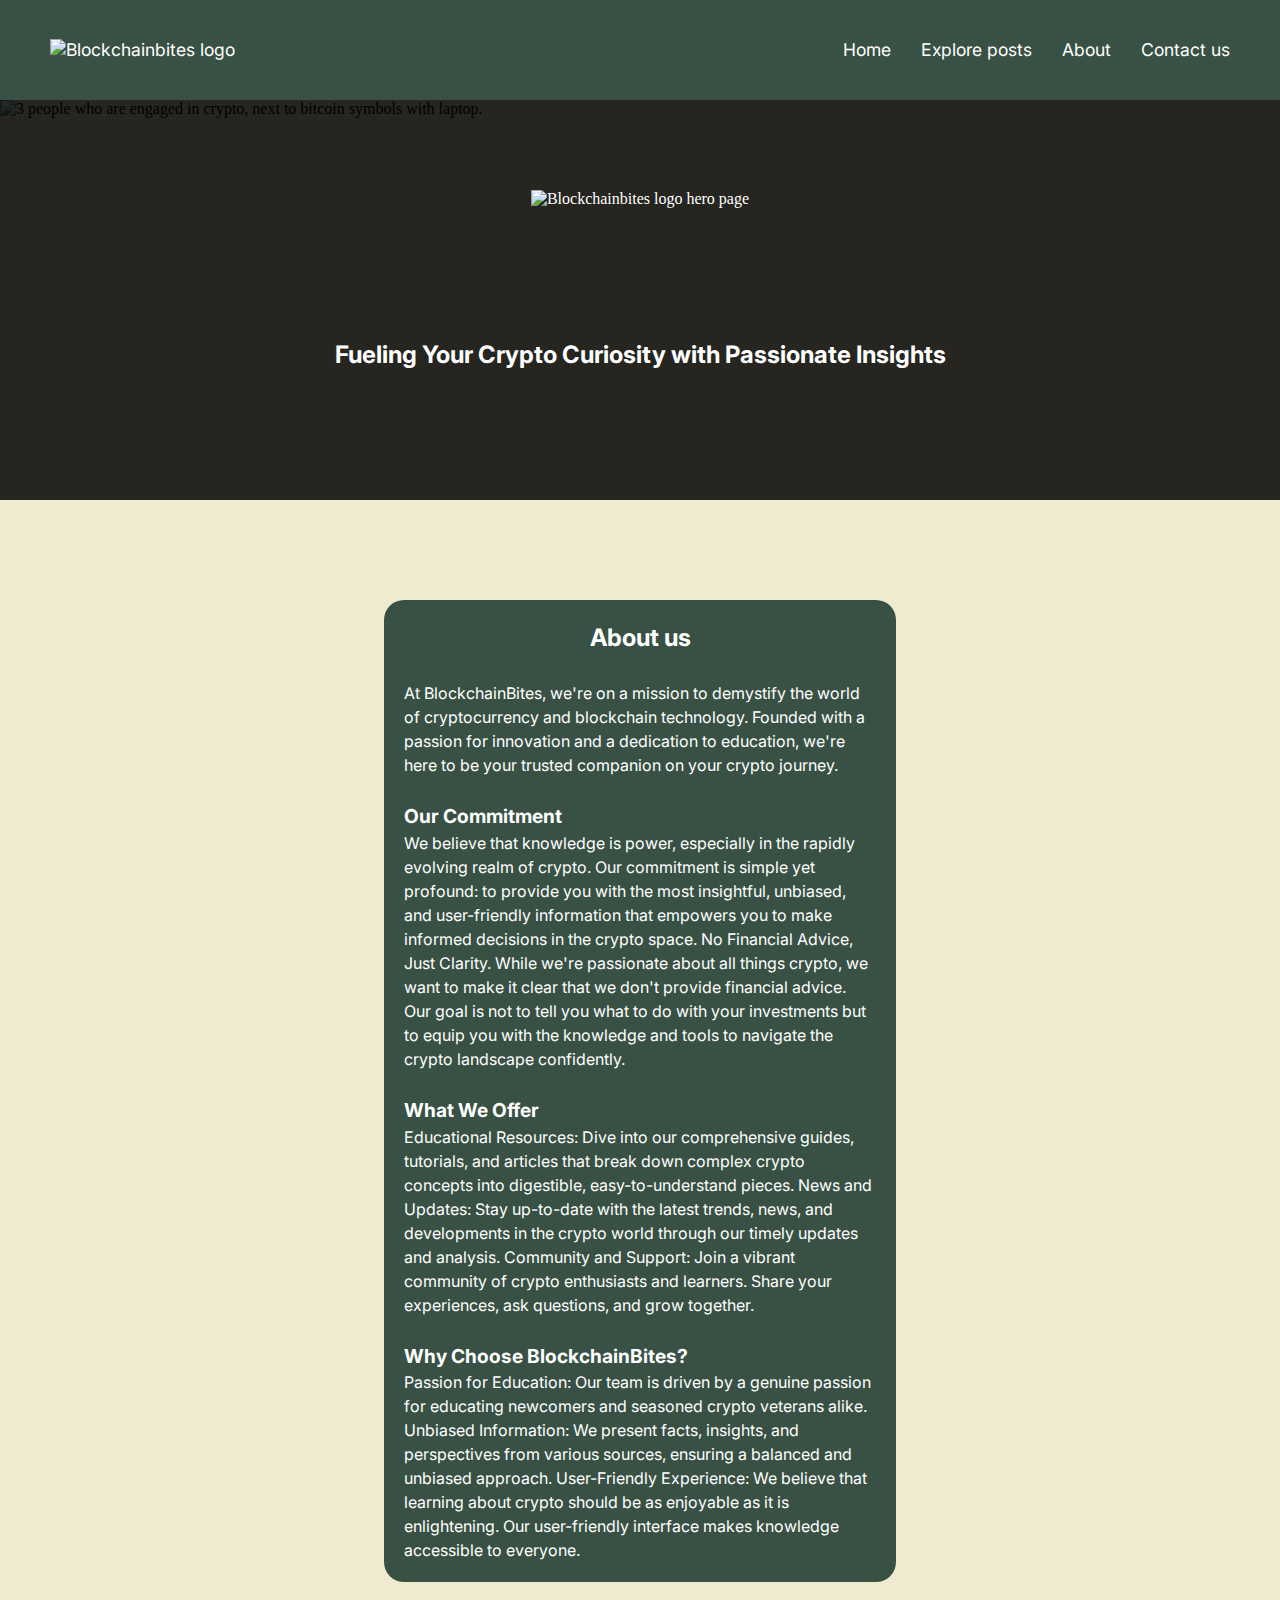
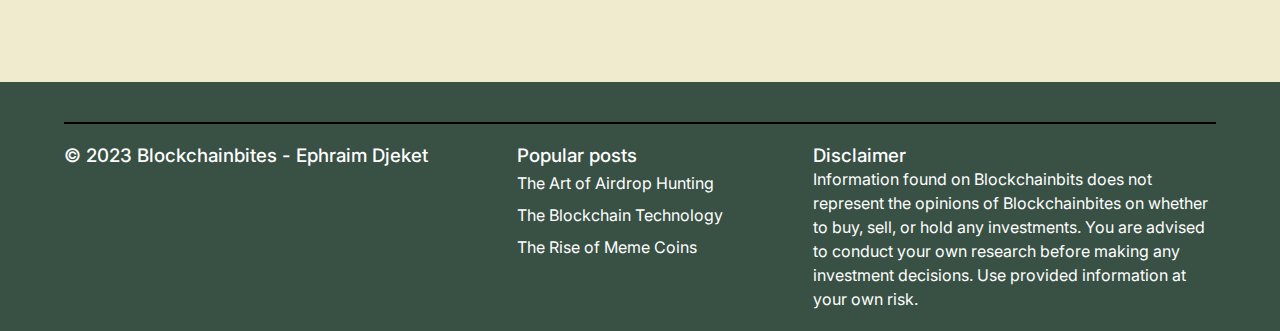
==== about.html @ b93d3a2f "Edited and fixed font size, responsive etc.." ====
<!DOCTYPE html>
<html lang="en">

<head>
    <meta charset="UTF-8">
    <meta name="viewport" content="width=device-width, initial-scale=1.0">
    <title>Blockchainbites | Home</title>
    <link href="style.css" rel="stylesheet">
    <link rel="preconnect" href="https://fonts.googleapis.com">
    <link rel="preconnect" href="https://fonts.gstatic.com" crossorigin>
    <link
        href="https://fonts.googleapis.com/css2?family=Inter:wght@400;500;700&family=Libre+Baskerville&family=Poppins:wght@500&display=swap"
        rel="stylesheet">
    <script src="https://kit.fontawesome.com/12c76f5aa4.js" crossorigin="anonymous"></script>
    <script src="js/hamburger.js" defer></script>
</head>

<body>
    <header>
        <nav class="nav-bar">
            <div class="logo">
                <a href="index.html"><img src="images/logo-blockchainbites.png" alt="Blockchainbites logo"></a>
            </div>
            <ul class="nav-menu">
                <li class="nav-item"><a href="index.html" class="nav-link">Home</a></li>
                <li class="nav-item"><a href="blog-posts.html" class="nav-link">Explore posts</a></li>
                <li class="nav-item"><a href="about.html" class="nav-link">About</a></li>
                <li class="nav-item"><a href="contact.html" class="nav-link">Contact us</a></li>
            </ul>
            <div class="hamburger">
                <span class="bar"></span>
                <span class="bar"></span>
                <span class="bar"></span>
            </div>
        </nav>
    </header>
    <main>
        <section class="hero-top-about">
            <img class="bg-img" src="images/0_0 (11).png"
                alt="3 people who are engaged in crypto, next to bitcoin symbols with laptop.">
            <div class="overlay2"></div>
            <div class="text-section-about">
                <img class="about-logo" src="images/blockchainbites.png" alt="Blockchainbites logo hero page">
                <h1 class="about-title">Fueling Your Crypto Curiosity with Passionate Insights</h1>
            </div>
            <section class="width40-about">
                <div class="about-us-box">
                    <h2>About us</h2>
                    <p>At BlockchainBites, we're on a mission to demystify the world of cryptocurrency and blockchain
                        technology. Founded with a passion for innovation and a dedication to education, we're here to
                        be your trusted companion on your crypto journey.
                    <p>

                    <h3>Our Commitment</h3>
                    <p>We believe that knowledge is power, especially in the rapidly evolving realm of crypto. Our
                        commitment is simple yet profound: to provide you with the most insightful, unbiased, and
                        user-friendly information that empowers you to make informed decisions in the crypto space.
                        No Financial Advice, Just Clarity.
                        While we're passionate about all things crypto, we want to make it clear that we don't provide
                        financial advice. Our goal is not to tell you what to do with your investments but to equip you
                        with the knowledge and tools to navigate the crypto landscape confidently.
                    <p>

                    <h3>What We Offer</h3>
                    <p>Educational Resources: Dive into our comprehensive guides, tutorials, and articles that break
                        down complex crypto concepts into digestible, easy-to-understand pieces.
                        News and Updates: Stay up-to-date with the latest trends, news, and developments in the crypto
                        world through our timely updates and analysis.
                        Community and Support: Join a vibrant community of crypto enthusiasts and learners. Share your
                        experiences, ask questions, and grow together.</p>

                    <h3>Why Choose BlockchainBites?</h3>
                    <p>Passion for Education: Our team is driven by a genuine passion for educating newcomers and
                        seasoned crypto veterans alike.
                        Unbiased Information: We present facts, insights, and perspectives from various sources,
                        ensuring a balanced and unbiased approach.
                        User-Friendly Experience: We believe that learning about crypto should be as enjoyable as it is
                        enlightening. Our user-friendly interface makes knowledge accessible to everyone.</p>
                </div>
            </section>
    </main>
    <footer class="footer-bg">
        <section class="footer-part">
            <div class="footer-content">
                <span class="footer-line"></span>
                <div class="footer-content-text">
                    <div class="footer-content-text1">
                        <h3 class="h3-footer padding-b">© 2023 Blockchainbites - Ephraim Djeket</h3>
                        <a href="https://www.instagram.com/" target="blank_"><span class="hidden-link">hehe</span><i
                                class="fa-brands fa-instagram"></i></a>
                        <a href="https://twitter.com/Dertzey_" target="blank_"><span class="hidden-link">hehe</span><i
                                class="fa-brands fa-x-twitter"></i></a>
                        <a href="https://api.whatsapp.com/send?phone=4791195852" target="blank_"><span
                                class="hidden-link">hehe</span><i class="fa-brands fa-whatsapp"></i></a>
                    </div>
                    <div class="footer-content-text2">
                        <h3 class="h3-footer">Popular posts</h3>
                        <a href="#">
                            <p class="p-footer">The Art of Airdrop Hunting</p>
                        </a>
                        <a href="#">
                            <p class="p-footer">The Blockchain Technology</p>
                        </a>
                        <a href="#">
                            <p class="p-footer">The Rise of Meme Coins</p>
                        </a>
                    </div>
                    <div class="footer-content-text3">
                        <h3 class="h3-footer">Disclaimer</h3>
                        <p class="p-footer">Information found on Blockchainbits does not represent the
                            opinions of Blockchainbites on whether to buy, sell, or hold any investments. You are
                            advised to conduct your own research before making any investment decisions. Use provided
                            information at your own risk.</p>
                    </div>
                </div>

        </section>
    </footer>
</body>

</html>
---- style.css ----
/*Universal*/

:root {
  --brand-base: #395144;
  --brand-btn: #4e6c50;
  --body-bg: #f0ebce;
  --header-txt: white;
  --post-bg: #eaeaea;
  --btnclr: #4e6c50;
}

* {
  margin: 0;
  padding: 0;
  box-sizing: border-box;
}

h1,
h2,
h3,
p,
a,
.blog-specific-container {
  font-family: "Inter", sans-serif;
}

body {
  background-color: var(--body-bg);
}

a {
  color: white;
  text-decoration: none;
}

header {
  position: sticky;
  z-index: 999;
  top: 0;
}

.nav-bar {
  display: flex;
  justify-content: space-between;
  padding: 0 24px;
  align-items: center;
  height: 100px;
  max-width: 100%;
  background-color: var(--brand-base);
}

.logo img {
  height: 30px;
}

.nav-menu {
  display: flex;
  justify-content: space-between;
  gap: 30px;
  list-style: none;
}

.nav-link {
  transition: 0.7 ease;
}

.nav-link:hover {
  color: var(--body-bg);
}

.footer-content {
  padding-top: 20px;
}

/* Universal hero content*/

.bg-img {
  z-index: -2;
  position: relative;
  object-fit: cover;
  width: 100%;
}

.overlay {
  z-index: -1;
  position: absolute;
  top: 0;
  width: 100%;
  background: #4e6c50c7;
}

.text-section {
  padding-top: 50px;
  position: absolute;
  text-align: center;
  left: 12.5%;
  right: 12.5%;
  color: var(--header-txt);
}

/* Universal main content*/

.main-content {
  padding: 50px 0;
}

.main-content,
.carousel {
  gap: 10px;
  width: 70%;
  margin: auto;
  align-items: center;
}

.carousel {
  display: flex;
  flex-direction: row;
  align-items: center;
}

.carousel-title {
  text-align: center;
}

.hero-post-cards {
  display: flex;
  flex-direction: column;
  justify-content: space-between;
  align-items: center;
  color: black;
  text-align: center;
}

.hero-post-content-title {
  display: flex;
  justify-content: space-around;
  align-items: center;
  background-color: var(--post-bg);
  width: 100%;
  padding: 20px 0;
  font-size: 0.6rem;
}

/* Universal blog post*/

.blog-post-cards {
  display: grid;
  gap: 80px;
}

.blog-post-content {
  display: flex;
  align-items: center;
  flex-direction: column;
  justify-content: space-around;
  padding: 0 10px;
  font-size: 1rem;
  color: black;
}

.blog-post-content {
  gap: 8px;
}

.blog-post-cards {
  grid-template-columns: repeat(auto-fill, minmax(320px, 1fr));
}

/* Universal about us */

.hero-top-about {
  display: flex;
  flex-direction: column;
  align-items: center;
}

.about-us-box {
  background-color: var(--brand-base);
  border-radius: 20px;
  text-align: left;
  padding: 20px;
  line-height: 1.5;
  color: white;
}

.width40-about {
  display: flex;
  align-items: center;
  justify-items: center;
  padding: 30px 0;
  margin: auto;
  padding: 100px 0;
}

.width90 {
  display: flex;
  flex-direction: column;
  align-items: center;
  margin: auto;
}

.text-section-about {
  position: absolute;
  display: flex;
  flex-direction: column;
  align-items: center;
  color: white;
  padding-top: 90px;
}

/* Universal contact us*/

.hero-top,
.hero-top-contact {
  display: flex;
  flex-direction: column;
  align-items: center;
  background-color: rgba(0, 0, 0, 0.205);
}

.form-content {
  padding: 40px 0;
}

/* Hide stuff */

.hidden-link {
  display: none;
}

.hamburger {
  display: none;
  cursor: pointer;
}

.hide-btn {
  display: none;
}

/* Mobile GLOBAL */

@media (max-width: 48em) {
  /* Hero page mobile */

  .hamburger {
    display: block;
  }

  .nav-menu {
    z-index: 1;
    position: fixed;
    top: 0;
    flex-direction: column;
    top: 100px;
    right: -100%;
    gap: 0;
    background-color: var(--brand-base);
    text-align: center;
    padding: 20px 20px;
    transition: 0.3s;
  }

  .nav-item {
    margin: 16px 0;
  }

  .nav-menu.active {
    right: 0;
  }

  .bar {
    display: block;
    width: 25px;
    height: 3px;
    margin: 5px auto;
    --webkit-transition: all 0.3s ease-in-out;
    background-color: white;
  }

  .overlay {
    height: 350px;
  }

  .bg-img {
    height: 250px;
  }

  .main-content {
    padding-top: 20px;
  }

  .main-content {
    display: flex;
    flex-direction: column;
  }

  .main-content-title,
  .carousel-title {
    font-size: 1.1rem;
  }

  .main-content-desc {
    padding: 20px 0;
  }

  .main-row {
    display: flex;
    flex-direction: column;
    align-items: top;
  }

  .main-content-img {
    width: 70%;
    margin: auto;
  }

  .carousel {
    padding: 30px 0;
  }

  .carousel-title {
    padding-top: 20px;
  }

  .hero-post-cards {
    font-size: 0.2rem;
  }

  .hero-postcard-img {
    width: 100%;
    object-fit: contain;
  }

  /*Footer content*/

  footer {
    background-color: var(--brand-base);
    color: white;
  }

  .footer-content {
    width: 90%;
    margin: auto;
  }

  .footer-logo {
    display: flex;
    padding-top: 10px;
    margin: auto;
    height: 40px;
  }

  .footer-line {
    border: 1px solid black;
    display: flex;
    flex-direction: row;
    width: 100%;
    margin: 20px auto;
  }

  .footer-content-text,
  .footer-content-text3 {
    padding-bottom: 20px;
  }

  .footer-content-text {
    display: flex;
    flex-direction: column;
    justify-content: space-around;
    gap: 30px;
  }

  .footer-content-text1 {
    text-align: left;
  }

  .footer-content-text2 {
    text-align: left;
    line-height: 1.5;
  }

  .h3-footer {
    font-size: 1rem;
    font-weight: 500;
  }

  .p-footer {
    font-size: 0.8rem;
  }

  .fa-brands {
    padding-top: 10px;
    font-size: 0.8rem;
  }

  /* Blog post page */

  .width90 {
    padding: 30px 0;
    width: 90%;
  }

  .blog-postcard-img {
    object-fit: cover;
    width: 100%;
  }

  .blog-post-content-text {
    display: flex;
    flex-direction: column;
    width: 50%;
    font-size: 0.8rem;
  }

  .read-more-btn {
    background-color: var(--btnclr);
    height: 30px;
    width: 90px;
    border-radius: 20px;
    display: flex;
    justify-content: space-around;
    align-items: center;
  }

  .read-more-btn a {
    font-size: 0.5rem;
    display: flex;
    justify-content: space-around;
    align-items: center;
  }

  /* Blog specific page */

  .blog-specific-container {
    display: flex;
    flex-direction: column;
    text-align: center;
  }

  .blog-specific-img {
    margin: auto;
    width: 70%;
    padding-bottom: 20px;
  }

  .blog-specific-title {
    font-size: 1.5rem;
  }

  .blog-specific-text {
    font-size: 1.3rem;
    text-align: left;
    padding: 20px 0;
  }

  /* About page */

  .overlay2 {
    z-index: -1;
    position: absolute;
    top: 0;
    width: 100%;
    height: 350px;
    background: rgba(0, 0, 0, 0.842);
  }

  .about-logo {
    height: 100px;
  }

  .about-title {
    font-size: 1.1rem;
    padding-bottom: 10px;
  }

  .about-us-box h2 {
    text-align: center;
    padding-bottom: 25px;
  }

  .about-us-box h3 {
    padding-top: 25px;
    font-size: 1rem;
  }

  .width40-about {
    width: 70%;
  }

  /* Contact us page */

  .text-section-contact {
    position: absolute;
    text-align: center;
    top: 30%;
    left: 12.5%;
    right: 12.5%;
    padding: 0 20px;
    color: var(--header-txt);
  }

  .form-container {
    display: flex;
    flex-direction: column;
    justify-content: space-around;
    height: 400px;
    width: 330px;
    background-color: var(--brand-base);
    border-radius: 20px;
    margin: auto;
    text-align: center;
    color: white;
    font-family: "Inter", sans-serif;
  }

  .form-group {
    display: flex;
    flex-direction: column;
    text-align: left;
    padding: 5px 40px;
  }

  .form-group input {
    font-size: 1.4rem;
  }

  .form-group textarea {
    font-size: 2.5rem;
  }
}

/* Desktop GLOBAL */

@media (min-width: 48em) {
  /* Home page desktop*/

  .logo img {
    height: 35px;
  }

  .nav-bar {
    padding: 0 50px;
    font-size: 1.1rem;
    font-weight: 400;
  }

  .nav-bar li a:hover {
    padding: 5px 0;
    border-bottom: 1px solid var(--body-bg);
    transition: 0s;
  }

  /* Main content desktop*/

  .text-section h1,
  .main-content h2 {
    font-size: 1.5rem;
  }

  .text-section p {
    font-size: 1.2rem;
    padding: 0 200px;
  }
  .main-content {
    padding-top: 50px;
  }

  .main-content p {
    font-size: 1.2rem;
    line-height: 1.2;
  }

  .main-content h2 {
    display: flex;
    justify-content: flex-start;
    padding-bottom: 20px;
  }

  .overlay {
    height: 500px;
  }

  .bg-img {
    width: 50%;
  }

  .hero-postcard-img {
    width: 100%;
    object-fit: contain;
  }

  .main-content-img {
    height: 300px;
    object-fit: scale-down;
    margin: auto;
  }

  .main-row {
    display: flex;
    flex-direction: row;
    align-items: top;
    gap: 30px;
  }

  .main-row p {
    font-size: 1.4rem;
    text-align: left;
  }

  .carousel {
    padding: 40px 0;
  }

  .carousel-title {
    padding-top: 40px;
    font-size: 1.5rem;
  }

  .hero-post-content-title,
  .hero-postcard-img {
    width: 60%;
  }

  .hero-postcard-img {
    object-fit: contain;
  }

  /* Blog post desktop */

  .blog-specific-container {
    font-size: 1rem;
    line-height: 1.5;
  }

  .width90 {
    gap: 40px;
    padding: 30px 0;
    width: 90%;
  }

  .blog-postcard-img {
    object-fit: contain;
    width: 100%;
  }

  .read-more-btn {
    background-color: var(--btnclr);
    height: 30px;
    width: 90px;
    border-radius: 20px;
    display: flex;
    justify-content: space-around;
    align-items: center;
    font-size: 0.8rem;
  }

  .read-more-btn:hover {
    transition: 0.3s;
    background-color: #5f8370;
  }

  /* About page desktop */

  .text-section {
    display: flex;
    flex-direction: column;
    padding: 100px 20px;
    background-color: rgba(0, 0, 0, 0);
  }

  .bg-img {
    width: 100%;
    height: 400px;
    object-position: center 35%;
    object-fit: cover;
  }

  .overlay2 {
    z-index: -1;
    position: absolute;
    top: 0;
    width: 100%;
    height: 500px;
    background: rgba(0, 0, 0, 0.842);
  }

  .about-logo {
    align-items: center;
    height: 150px;
  }

  .about-title {
    font-size: 1.5rem;
    padding-bottom: 10px;
  }

  .about-us-box h2 {
    text-align: center;
    padding-bottom: 25px;
  }

  .about-title p {
    font-size: 1.2rem;
  }

  .about-us-box h3 {
    padding-top: 25px;
    font-size: 1.2rem;
  }

  .width40-about {
    width: 40%;
  }

  /*Contact us desktop*/

  .text-section-contact {
    position: absolute;
    text-align: center;
    top: 30%;
    left: 12.5%;
    right: 12.5%;
    padding: 0 20px;
    color: var(--header-txt);
  }

  .form-container label {
    font-size: 1.2rem;
  }

  .form-container {
    display: flex;
    flex-direction: column;
    justify-content: space-around;
    height: 450px;
    width: 380px;
    background-color: var(--brand-base);
    border-radius: 20px;
    margin: auto;
    text-align: center;
    color: white;
    font-family: "Inter", sans-serif;
  }

  .form-group {
    display: flex;
    flex-direction: column;
    text-align: left;
    padding: 5px 40px;
  }

  .form-group input {
    font-size: 1.6rem;
  }

  .form-group textarea {
    font-size: 2.5rem;
  }

  /*Footer content desktop*/

  footer {
    background-color: var(--brand-base);
    color: white;
  }

  .footer-content {
    width: 90%;
    margin: auto;
  }

  .footer-logo {
    display: flex;
    padding-top: 10px;
    margin: auto;
    height: 60px;
  }

  .footer-line {
    border: 1px solid black;
    display: flex;
    flex-direction: row;
    width: 100%;
    margin: 20px auto;
  }

  .footer-content-text {
    display: flex;
    flex-wrap: wrap;
    flex-direction: row;
    justify-content: space-between;
    padding-bottom: 20px;
  }

  .footer-content-text1 {
    text-align: left;
  }

  .footer-content-text2 {
    text-align: left;
  }

  .footer-content-text2 p {
    line-height: 2;
    cursor: pointer;
  }

  .footer-content-text2 p:hover {
    color: var(--body-bg);
  }

  .footer-content-text3 {
    text-align: left;
    width: 35%;
  }

  .h3-footer {
    font-weight: 500;
  }

  .p-footer {
    line-height: 1.5;
  }

  .fa-brands {
    padding-top: 10px;
    padding-right: 15px;
  }
}
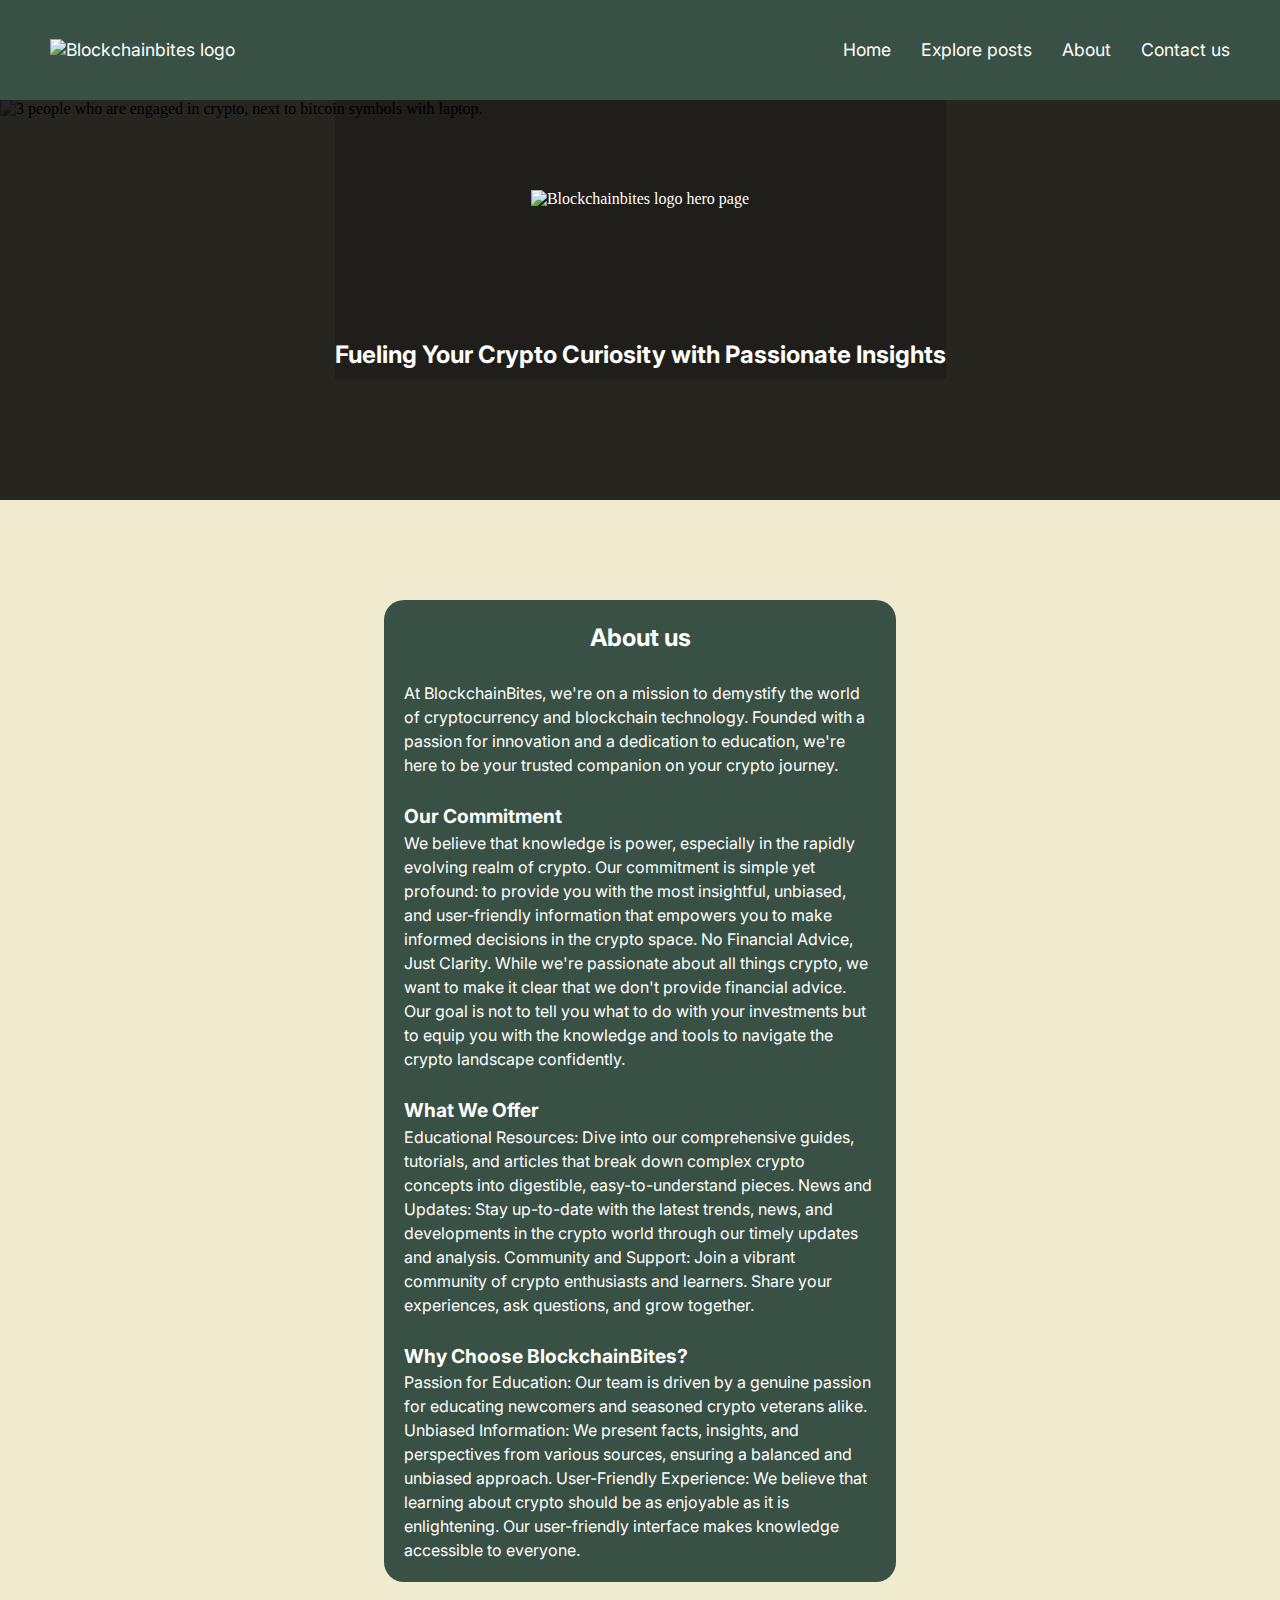
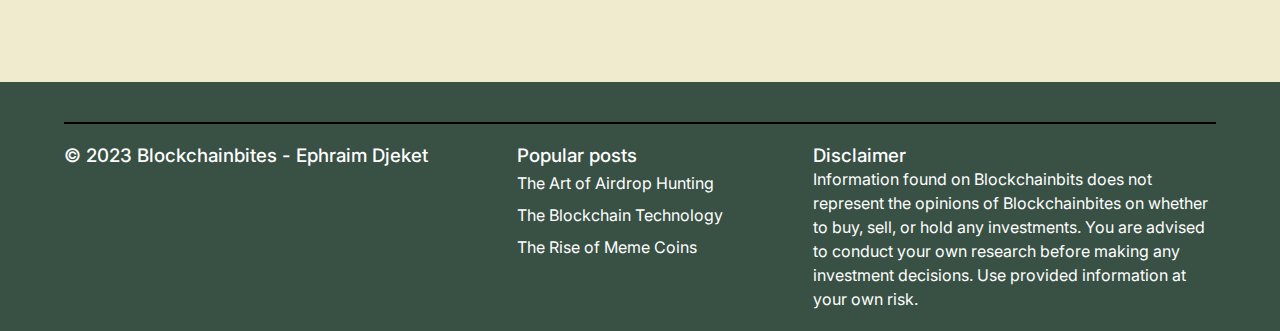
==== commit 0f03483f: "Minor change" ====
--- a/about.html
+++ b/about.html
@@ -4,7 +4,7 @@
 <head>
     <meta charset="UTF-8">
     <meta name="viewport" content="width=device-width, initial-scale=1.0">
-    <title>Blockchainbites | Home</title>
+    <title>Blockchainbites | About</title>
     <link href="style.css" rel="stylesheet">
     <link rel="preconnect" href="https://fonts.googleapis.com">
     <link rel="preconnect" href="https://fonts.gstatic.com" crossorigin>
@@ -13,6 +13,17 @@
         rel="stylesheet">
     <script src="https://kit.fontawesome.com/12c76f5aa4.js" crossorigin="anonymous"></script>
     <script src="js/hamburger.js" defer></script>
+    <!-- Hotjar Tracking Code for Blockchainbites - About -->
+    <script>
+        (function (h, o, t, j, a, r) {
+            h.hj = h.hj || function () { (h.hj.q = h.hj.q || []).push(arguments) };
+            h._hjSettings = { hjid: 3648168, hjsv: 6 };
+            a = o.getElementsByTagName('head')[0];
+            r = o.createElement('script'); r.async = 1;
+            r.src = t + h._hjSettings.hjid + j + h._hjSettings.hjsv;
+            a.appendChild(r);
+        })(window, document, 'https://static.hotjar.com/c/hotjar-', '.js?sv=');
+    </script>
 </head>
 
 <body>
--- a/style.css
+++ b/style.css
@@ -206,6 +206,7 @@
   align-items: center;
   color: white;
   padding-top: 90px;
+  background-color: rgba(0, 0, 0, 0.185);
 }
 
 /* Universal contact us*/
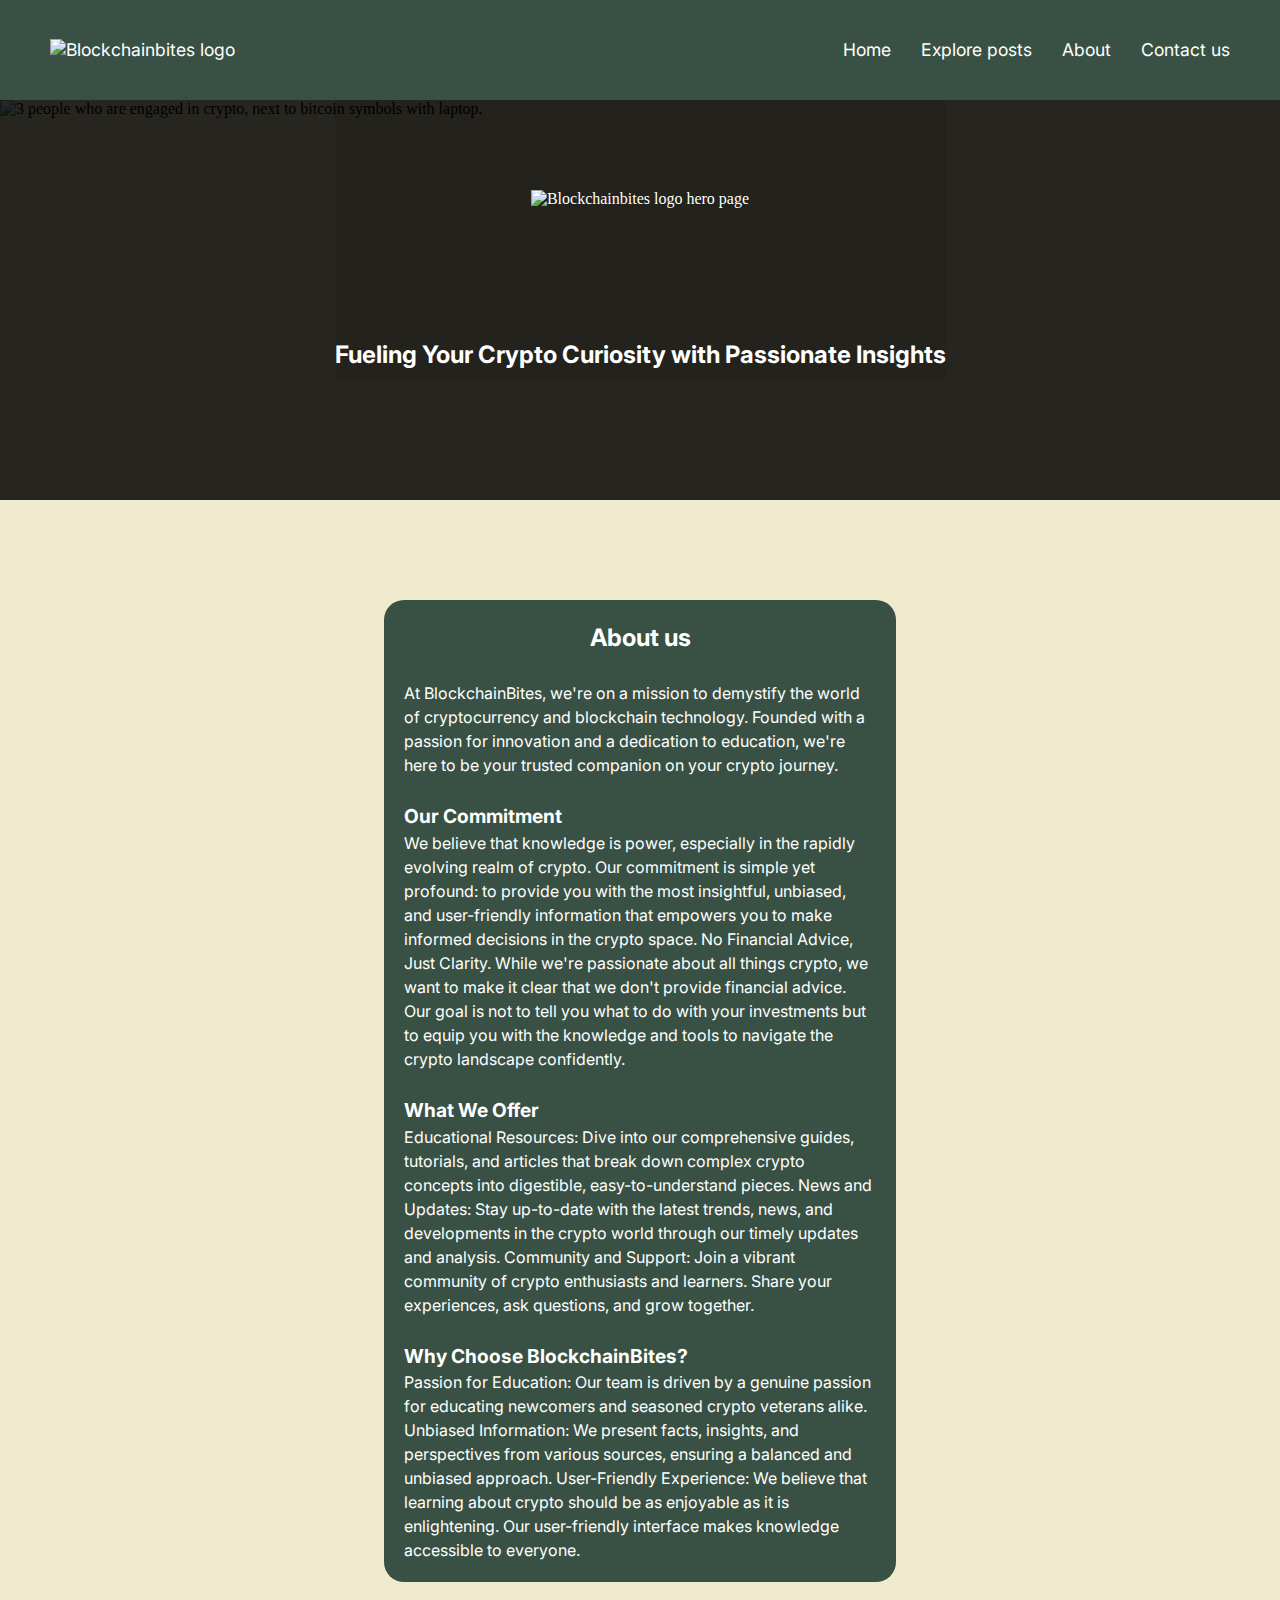
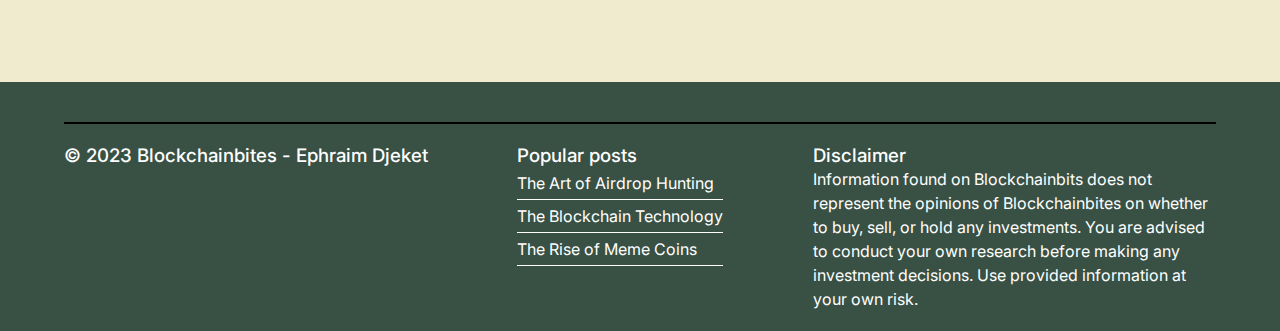
==== commit e3c4751f: "Polished and fixed a few things" ====
--- a/about.html
+++ b/about.html
@@ -1,3 +1,4 @@
+<!-- 👋 Site by Ephraim Djeket -->
 <!DOCTYPE html>
 <html lang="en">
 
@@ -24,6 +25,9 @@
             a.appendChild(r);
         })(window, document, 'https://static.hotjar.com/c/hotjar-', '.js?sv=');
     </script>
+    <link rel="icon" sizes="16x16" href="images/favicon-16x16.png">
+    <link rel="icon" sizes="32x32" href="images/favicon-32x32.png">
+    <link rel="apple-touch-icon" sizes="180x180" href="images/apple-touch-icon.png">
 </head>
 
 <body>
@@ -47,48 +51,49 @@
     </header>
     <main>
         <section class="hero-top-about">
-            <img class="bg-img" src="images/0_0 (11).png"
+            <img class="bg-img" src="images/0_0(11).png"
                 alt="3 people who are engaged in crypto, next to bitcoin symbols with laptop.">
             <div class="overlay2"></div>
             <div class="text-section-about">
                 <img class="about-logo" src="images/blockchainbites.png" alt="Blockchainbites logo hero page">
                 <h1 class="about-title">Fueling Your Crypto Curiosity with Passionate Insights</h1>
             </div>
-            <section class="width40-about">
-                <div class="about-us-box">
-                    <h2>About us</h2>
-                    <p>At BlockchainBites, we're on a mission to demystify the world of cryptocurrency and blockchain
-                        technology. Founded with a passion for innovation and a dedication to education, we're here to
-                        be your trusted companion on your crypto journey.
-                    <p>
+        </section>
+        <section class="width40-about">
+            <div class="about-us-box">
+                <h2>About us</h2>
+                <p>At BlockchainBites, we're on a mission to demystify the world of cryptocurrency and blockchain
+                    technology. Founded with a passion for innovation and a dedication to education, we're here to
+                    be your trusted companion on your crypto journey.
+                <p>
 
-                    <h3>Our Commitment</h3>
-                    <p>We believe that knowledge is power, especially in the rapidly evolving realm of crypto. Our
-                        commitment is simple yet profound: to provide you with the most insightful, unbiased, and
-                        user-friendly information that empowers you to make informed decisions in the crypto space.
-                        No Financial Advice, Just Clarity.
-                        While we're passionate about all things crypto, we want to make it clear that we don't provide
-                        financial advice. Our goal is not to tell you what to do with your investments but to equip you
-                        with the knowledge and tools to navigate the crypto landscape confidently.
-                    <p>
+                <h3>Our Commitment</h3>
+                <p>We believe that knowledge is power, especially in the rapidly evolving realm of crypto. Our
+                    commitment is simple yet profound: to provide you with the most insightful, unbiased, and
+                    user-friendly information that empowers you to make informed decisions in the crypto space.
+                    No Financial Advice, Just Clarity.
+                    While we're passionate about all things crypto, we want to make it clear that we don't provide
+                    financial advice. Our goal is not to tell you what to do with your investments but to equip you
+                    with the knowledge and tools to navigate the crypto landscape confidently.
+                <p>
 
-                    <h3>What We Offer</h3>
-                    <p>Educational Resources: Dive into our comprehensive guides, tutorials, and articles that break
-                        down complex crypto concepts into digestible, easy-to-understand pieces.
-                        News and Updates: Stay up-to-date with the latest trends, news, and developments in the crypto
-                        world through our timely updates and analysis.
-                        Community and Support: Join a vibrant community of crypto enthusiasts and learners. Share your
-                        experiences, ask questions, and grow together.</p>
+                <h3>What We Offer</h3>
+                <p>Educational Resources: Dive into our comprehensive guides, tutorials, and articles that break
+                    down complex crypto concepts into digestible, easy-to-understand pieces.
+                    News and Updates: Stay up-to-date with the latest trends, news, and developments in the crypto
+                    world through our timely updates and analysis.
+                    Community and Support: Join a vibrant community of crypto enthusiasts and learners. Share your
+                    experiences, ask questions, and grow together.</p>
 
-                    <h3>Why Choose BlockchainBites?</h3>
-                    <p>Passion for Education: Our team is driven by a genuine passion for educating newcomers and
-                        seasoned crypto veterans alike.
-                        Unbiased Information: We present facts, insights, and perspectives from various sources,
-                        ensuring a balanced and unbiased approach.
-                        User-Friendly Experience: We believe that learning about crypto should be as enjoyable as it is
-                        enlightening. Our user-friendly interface makes knowledge accessible to everyone.</p>
-                </div>
-            </section>
+                <h3>Why Choose BlockchainBites?</h3>
+                <p>Passion for Education: Our team is driven by a genuine passion for educating newcomers and
+                    seasoned crypto veterans alike.
+                    Unbiased Information: We present facts, insights, and perspectives from various sources,
+                    ensuring a balanced and unbiased approach.
+                    User-Friendly Experience: We believe that learning about crypto should be as enjoyable as it is
+                    enlightening. Our user-friendly interface makes knowledge accessible to everyone.</p>
+            </div>
+        </section>
     </main>
     <footer class="footer-bg">
         <section class="footer-part">
@@ -124,7 +129,7 @@
                             information at your own risk.</p>
                     </div>
                 </div>
-
+            </div>
         </section>
     </footer>
 </body>
--- a/style.css
+++ b/style.css
@@ -33,10 +33,21 @@
   text-decoration: none;
 }
 
+.error-message {
+  color: red;
+  font-size: 0.7rem;
+}
+
 header {
   position: sticky;
   z-index: 999;
   top: 0;
+}
+
+.read-more-btn,
+.load-more-btn {
+  font-size: 1rem;
+  font-family: "Inter", sans-serif;
 }
 
 .nav-bar {
@@ -104,8 +115,7 @@
   padding: 50px 0;
 }
 
-.main-content,
-.carousel {
+.main-content {
   gap: 10px;
   width: 70%;
   margin: auto;
@@ -119,29 +129,86 @@
 }
 
 .carousel-title {
+  padding-top: 40px;
   text-align: center;
 }
 
-.hero-post-cards {
-  display: flex;
+/* Universal carousel */
+
+.wrapper h3 {
+  font-size: 0.7rem;
+}
+
+.card .img img {
+  width: 140px;
+  height: 140px;
+  object-fit: cover;
+}
+
+.arrows {
+  display: flex;
+  justify-content: space-evenly;
+}
+
+.wrapper {
+  max-width: 800px;
+  width: 100%;
+  position: relative;
+  overflow: hidden;
+}
+
+.wrapper i {
+  text-align: center;
+  line-height: 50px;
+  border-radius: 50%;
+  cursor: pointer;
+  font-size: 1.5rem;
+  background-color: var(--brand-base);
+  width: 50px;
+  height: 50px;
+}
+
+.wrapper i:first-child {
+  left: -22px;
+}
+
+.wrapper i:last-child {
+  right: -22px;
+}
+
+.wrapper .carousel {
+  display: grid;
+  grid-auto-flow: column;
+  grid-auto-columns: calc((100% / 3.2) - 12px);
+  overflow: hidden;
+  scroll-behavior: smooth;
+}
+
+.carousel .card {
+  list-style: none;
+  background: var(--post-bg);
+  color: black;
+  border-radius: 8px;
+  display: flex;
+  justify-content: space-evenly;
+  cursor: pointer;
   flex-direction: column;
-  justify-content: space-between;
   align-items: center;
-  color: black;
-  text-align: center;
-}
-
-.hero-post-content-title {
-  display: flex;
-  justify-content: space-around;
-  align-items: center;
-  background-color: var(--post-bg);
-  width: 100%;
-  padding: 20px 0;
-  font-size: 0.6rem;
+  width: 200px;
+  height: 260px;
+  font-size: 0.7rem;
+}
+
+.carousel.dragging .card {
+  cursor: grab;
+  user-select: none;
 }
 
 /* Universal blog post*/
+
+.blog-post-h1 {
+  padding-bottom: 30px;
+}
 
 .blog-post-cards {
   display: grid;
@@ -164,6 +231,26 @@
 
 .blog-post-cards {
   grid-template-columns: repeat(auto-fill, minmax(320px, 1fr));
+}
+
+/* Load more btn*/
+
+.load-more-btn {
+  display: flex;
+  justify-content: center;
+  align-items: center;
+  width: 140px;
+  height: 40px;
+  background-color: var(--brand-btn);
+  color: white;
+  border-radius: 20px;
+  cursor: pointer;
+  margin: 50px;
+}
+
+.load-more-btn:hover {
+  transition: 0.3s;
+  background-color: #5f8370;
 }
 
 /* Universal about us */
@@ -206,7 +293,7 @@
   align-items: center;
   color: white;
   padding-top: 90px;
-  background-color: rgba(0, 0, 0, 0.185);
+  background-color: rgba(0, 0, 0, 8%);
 }
 
 /* Universal contact us*/
@@ -223,6 +310,32 @@
   padding: 40px 0;
 }
 
+.submit-btn {
+  background-color: #4e6c50;
+  border: none;
+  color: white;
+  padding: 10px 30px;
+  font-size: 1.2rem;
+  font-family: "Inter", sans-serif;
+  font-weight: 500;
+  cursor: pointer;
+  margin-top: 20px;
+}
+
+.message-box {
+  margin-bottom: 30px;
+}
+
+/* Footer */
+
+.footer-content-text2 p {
+  border-bottom: 1px solid;
+}
+
+.footer-content-text2 p:hover {
+  color: var(--body-bg);
+}
+
 /* Hide stuff */
 
 .hidden-link {
@@ -236,6 +349,15 @@
 
 .hide-btn {
   display: none;
+}
+
+@keyframes spin {
+  0% {
+    transform: rotate(0deg);
+  }
+  100% {
+    transform: rotate(360deg);
+  }
 }
 
 /* Mobile GLOBAL */
@@ -254,7 +376,6 @@
     flex-direction: column;
     top: 100px;
     right: -100%;
-    gap: 0;
     background-color: var(--brand-base);
     text-align: center;
     padding: 20px 20px;
@@ -295,9 +416,41 @@
     flex-direction: column;
   }
 
+  /* Carousel styling Mobile*/
+
   .main-content-title,
+  .carousel-title,
+  .blog-post-h1 {
+    font-size: 1.1rem;
+  }
+
+  .wrapper h3 {
+    font-size: 0.5rem;
+  }
+
+  .card .img img {
+    width: 100px;
+    height: 100px;
+    object-fit: cover;
+  }
+
+  .carousel .card {
+    list-style: none;
+    background: var(--post-bg);
+    color: black;
+    border-radius: 8px;
+    display: flex;
+    justify-content: space-evenly;
+    cursor: pointer;
+    flex-direction: column;
+    align-items: center;
+    width: 150px;
+    height: 190px;
+    font-size: 0.7rem;
+  }
+
   .carousel-title {
-    font-size: 1.1rem;
+    padding-bottom: 40px;
   }
 
   .main-content-desc {
@@ -306,8 +459,16 @@
 
   .main-row {
     display: flex;
-    flex-direction: column;
+    align-items: center;
+    justify-content: center;
+    flex-direction: column;
+    text-align: center;
+    gap: 10px;
     align-items: top;
+  }
+
+  .main-content-title {
+    padding-bottom: 20px;
   }
 
   .main-content-img {
@@ -315,23 +476,6 @@
     margin: auto;
   }
 
-  .carousel {
-    padding: 30px 0;
-  }
-
-  .carousel-title {
-    padding-top: 20px;
-  }
-
-  .hero-post-cards {
-    font-size: 0.2rem;
-  }
-
-  .hero-postcard-img {
-    width: 100%;
-    object-fit: contain;
-  }
-
   /*Footer content*/
 
   footer {
@@ -391,7 +535,7 @@
 
   .fa-brands {
     padding-top: 10px;
-    font-size: 0.8rem;
+    font-size: 1rem;
   }
 
   /* Blog post page */
@@ -401,8 +545,25 @@
     width: 90%;
   }
 
+  .load-more-btn {
+    font-size: 0.8rem;
+  }
+
+  .load-more-btn {
+    display: flex;
+    justify-content: center;
+    align-items: center;
+    width: 100px;
+    height: 30px;
+    background-color: var(--brand-btn);
+    color: white;
+    border-radius: 20px;
+    cursor: pointer;
+    margin: 50px;
+  }
+
   .blog-postcard-img {
-    object-fit: cover;
+    object-fit: contain;
     width: 100%;
   }
 
@@ -421,10 +582,11 @@
     display: flex;
     justify-content: space-around;
     align-items: center;
+    font-size: 0.8rem;
   }
 
   .read-more-btn a {
-    font-size: 0.5rem;
+    font-size: 0.8rem;
     display: flex;
     justify-content: space-around;
     align-items: center;
@@ -436,16 +598,6 @@
     display: flex;
     flex-direction: column;
     text-align: center;
-  }
-
-  .blog-specific-img {
-    margin: auto;
-    width: 70%;
-    padding-bottom: 20px;
-  }
-
-  .blog-specific-title {
-    font-size: 1.5rem;
   }
 
   .blog-specific-text {
@@ -504,8 +656,8 @@
     display: flex;
     flex-direction: column;
     justify-content: space-around;
-    height: 400px;
-    width: 330px;
+    height: 450px;
+    width: 300px;
     background-color: var(--brand-base);
     border-radius: 20px;
     margin: auto;
@@ -522,11 +674,13 @@
   }
 
   .form-group input {
-    font-size: 1.4rem;
-  }
-
-  .form-group textarea {
-    font-size: 2.5rem;
+    height: 30px;
+  }
+
+  .form-group textarea,
+  .form-group input {
+    font-size: 1.1rem;
+    padding-left: 10px;
   }
 }
 
@@ -553,24 +707,27 @@
 
   /* Main content desktop*/
 
-  .text-section h1,
+  .text-section h1 {
+    font-size: 2rem;
+    padding-bottom: 10px;
+  }
+
   .main-content h2 {
     font-size: 1.5rem;
   }
 
   .text-section p {
-    font-size: 1.2rem;
-    padding: 0 200px;
+    font-size: 1rem;
+    line-height: 1.5;
+  }
+
+  .text-section p {
+    padding: 0 180px;
   }
   .main-content {
     padding-top: 50px;
   }
 
-  .main-content p {
-    font-size: 1.2rem;
-    line-height: 1.2;
-  }
-
   .main-content h2 {
     display: flex;
     justify-content: flex-start;
@@ -583,17 +740,14 @@
 
   .bg-img {
     width: 50%;
-  }
-
-  .hero-postcard-img {
-    width: 100%;
-    object-fit: contain;
   }
 
   .main-content-img {
     height: 300px;
     object-fit: scale-down;
     margin: auto;
+    float: right;
+    margin-left: 50px;
   }
 
   .main-row {
@@ -604,7 +758,7 @@
   }
 
   .main-row p {
-    font-size: 1.4rem;
+    font-size: 1.2rem;
     text-align: left;
   }
 
@@ -613,17 +767,18 @@
   }
 
   .carousel-title {
-    padding-top: 40px;
     font-size: 1.5rem;
   }
 
-  .hero-post-content-title,
-  .hero-postcard-img {
+  .hero-post-content-title {
     width: 60%;
   }
 
-  .hero-postcard-img {
-    object-fit: contain;
+  .footer-bg1 {
+    display: flex;
+    flex-direction: column;
+    align-items: center;
+    justify-content: center;
   }
 
   /* Blog post desktop */
@@ -634,7 +789,6 @@
   }
 
   .width90 {
-    gap: 40px;
     padding: 30px 0;
     width: 90%;
   }
@@ -642,6 +796,12 @@
   .blog-postcard-img {
     object-fit: contain;
     width: 100%;
+  }
+
+  .read-more-btn,
+  .load-more-btn {
+    font-size: 1rem;
+    font-family: "Inter", sans-serif;
   }
 
   .read-more-btn {
@@ -672,7 +832,7 @@
   .bg-img {
     width: 100%;
     height: 400px;
-    object-position: center 35%;
+    object-position: bottom 35%;
     object-fit: cover;
   }
 
@@ -732,9 +892,9 @@
   .form-container {
     display: flex;
     flex-direction: column;
-    justify-content: space-around;
-    height: 450px;
-    width: 380px;
+    justify-content: center;
+    height: 550px;
+    width: 350px;
     background-color: var(--brand-base);
     border-radius: 20px;
     margin: auto;
@@ -751,11 +911,13 @@
   }
 
   .form-group input {
-    font-size: 1.6rem;
-  }
-
-  .form-group textarea {
-    font-size: 2.5rem;
+    height: 40px;
+  }
+
+  .form-group textarea,
+  .form-group input {
+    font-size: 1.3rem;
+    padding-left: 10px;
   }
 
   /*Footer content desktop*/
@@ -806,10 +968,6 @@
     cursor: pointer;
   }
 
-  .footer-content-text2 p:hover {
-    color: var(--body-bg);
-  }
-
   .footer-content-text3 {
     text-align: left;
     width: 35%;
@@ -828,3 +986,15 @@
     padding-right: 15px;
   }
 }
+
+@media screen and (max-width: 900px) {
+  .wrapper .carousel {
+    grid-auto-columns: calc((100% / 2.5) - 12px);
+  }
+}
+
+@media screen and (max-width: 600px) {
+  .wrapper .carousel {
+    grid-auto-columns: calc((100% / 1.8) - 12px);
+  }
+}
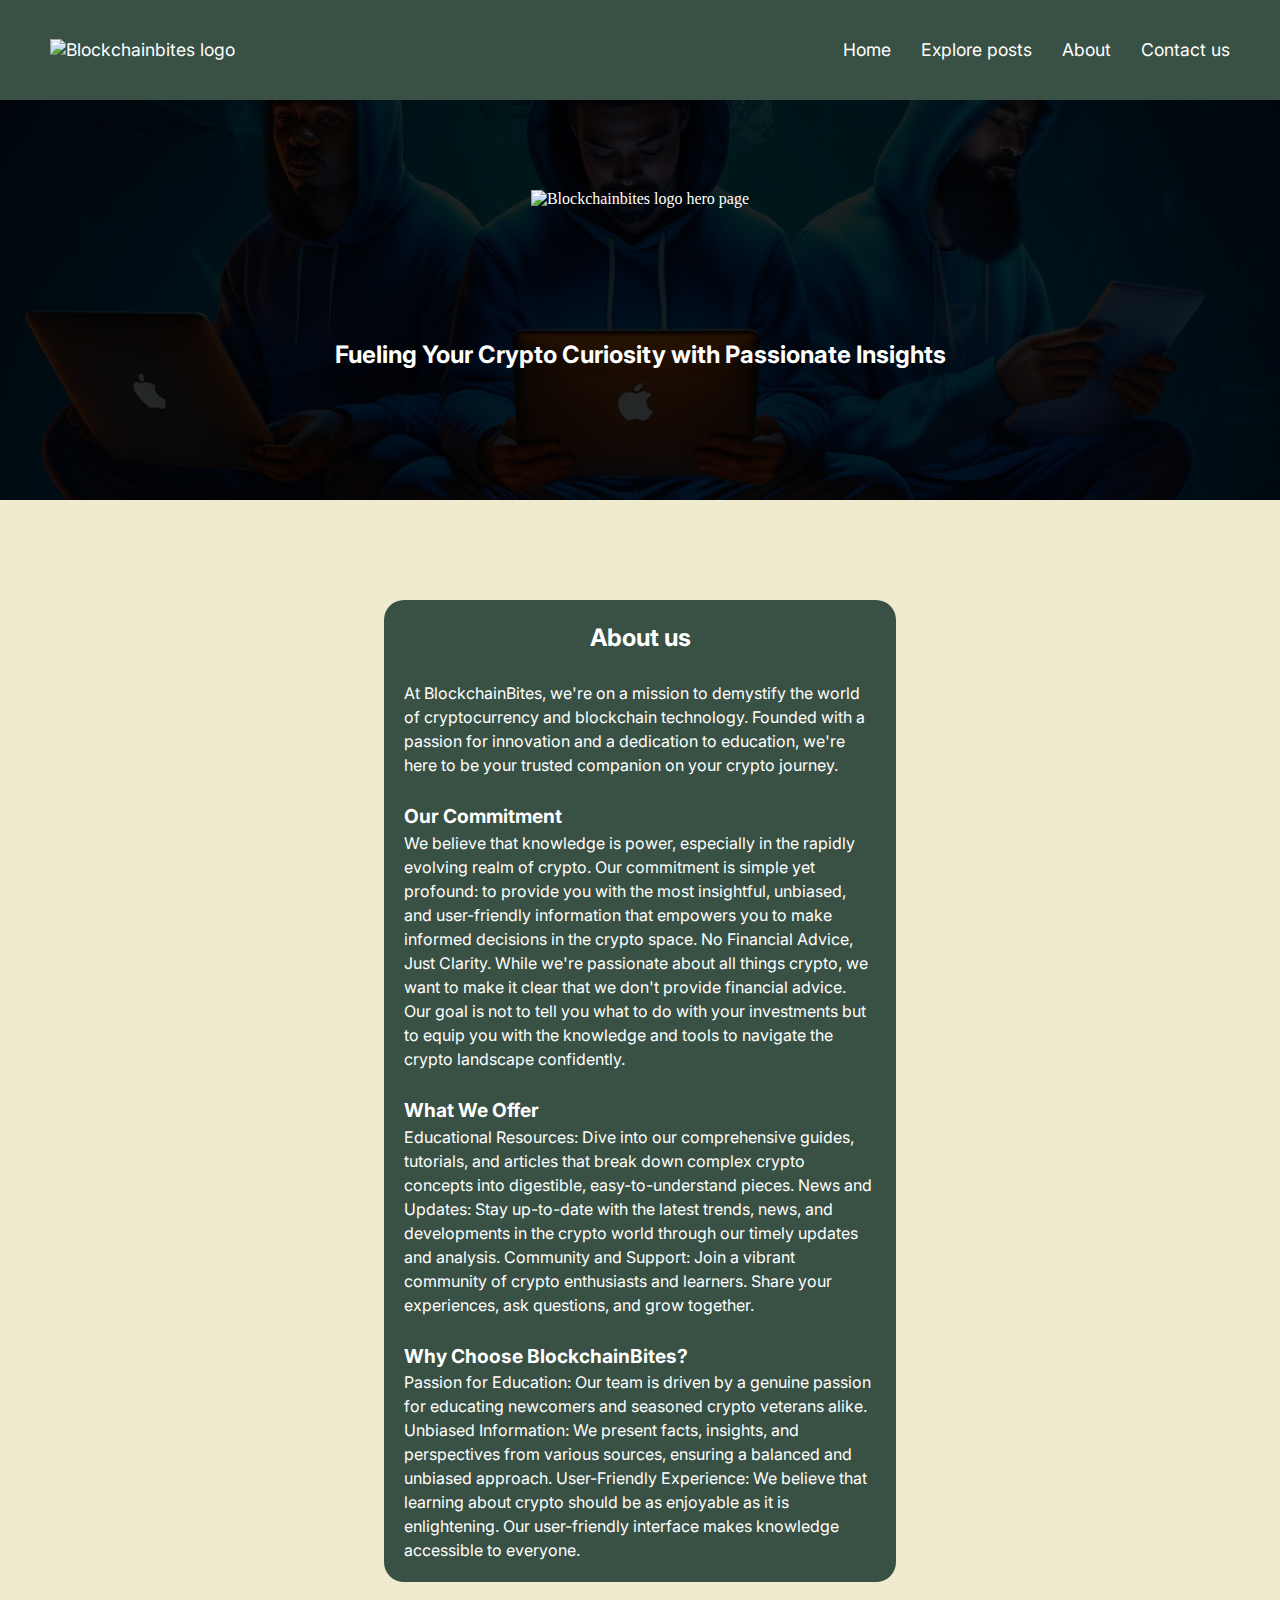
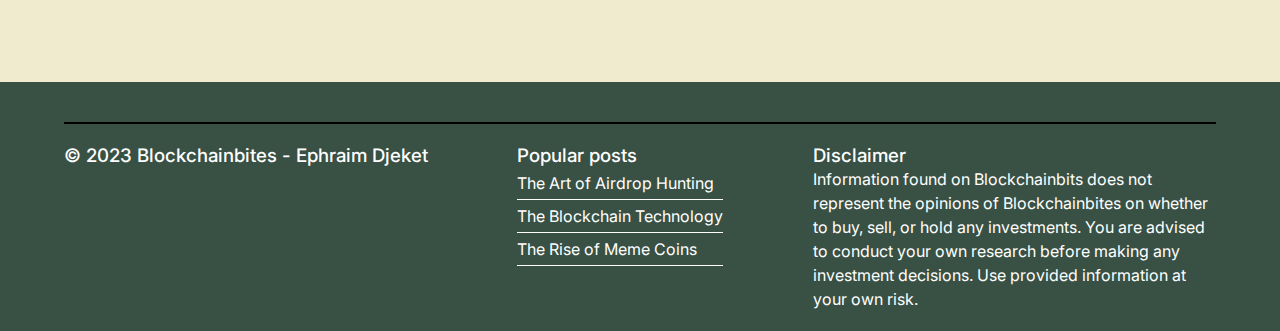
==== commit b602b7e4: "Fixed some issues" ====
--- a/about.html
+++ b/about.html
@@ -51,7 +51,7 @@
     </header>
     <main>
         <section class="hero-top-about">
-            <img class="bg-img" src="images/0_0(11).png"
+            <img class="bg-img" src="images/0_0(11).jpg"
                 alt="3 people who are engaged in crypto, next to bitcoin symbols with laptop.">
             <div class="overlay2"></div>
             <div class="text-section-about">
